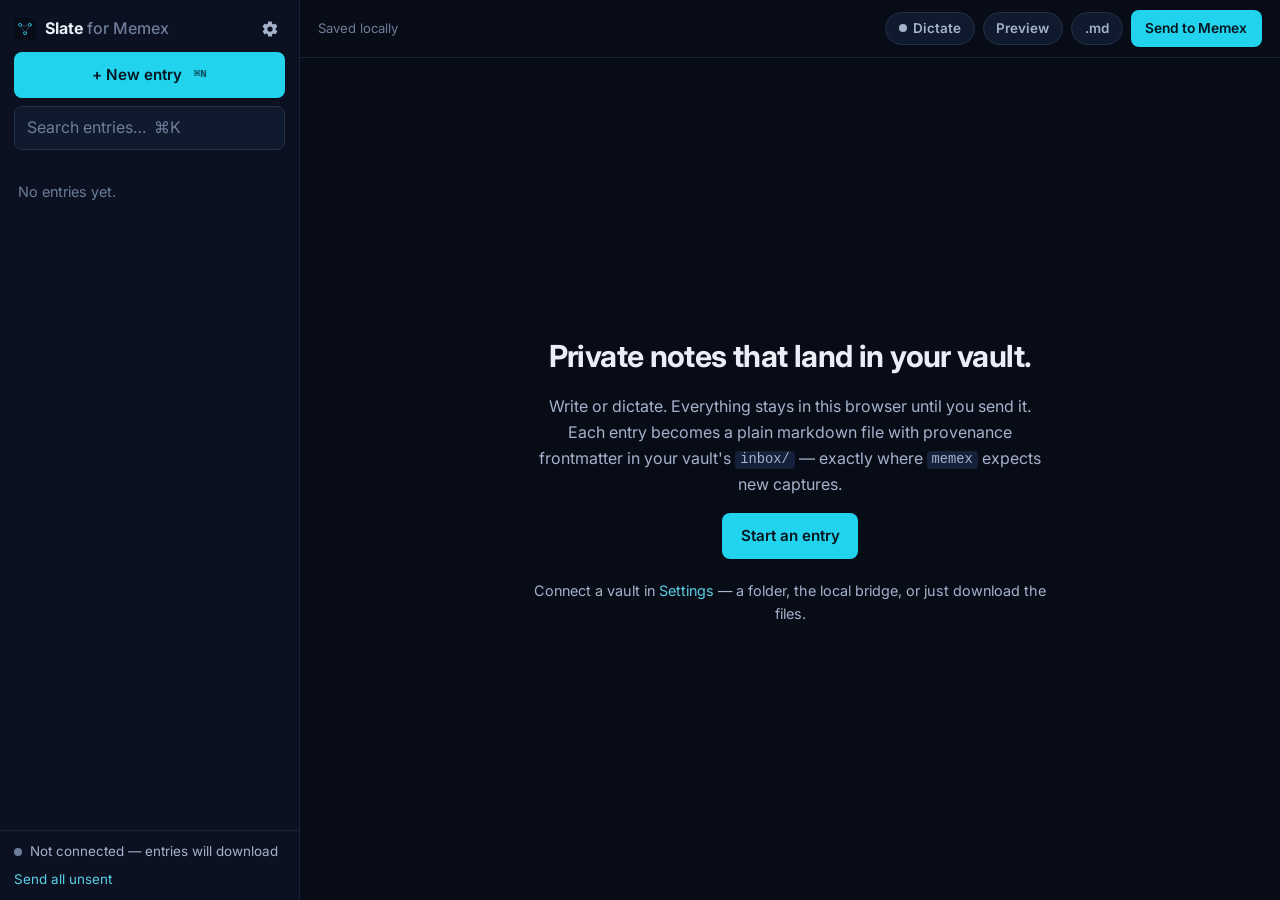
==== notes/index.html @ 99856595 "feat(notes): Slate for Memex — local-first notes app that files entries into the vault inbox A Slate" ====
<!DOCTYPE html>
<html lang="en">
<head>
  <meta charset="utf-8" />
  <meta name="viewport" content="width=device-width, initial-scale=1, viewport-fit=cover" />

  <title>Slate for Memex — private notes that land in your vault</title>
  <meta name="description" content="A private, local-first notes and journal app for Memex. Write or dictate; every entry is a markdown file with provenance frontmatter that lands in your vault's inbox/. No account, no server, no analytics." />
  <meta name="theme-color" content="#080c17" />
  <meta name="robots" content="noindex" />

  <link rel="preconnect" href="https://fonts.googleapis.com" />
  <link rel="preconnect" href="https://fonts.gstatic.com" crossorigin />
  <link href="https://fonts.googleapis.com/css2?family=Inter:wght@400;500;600;700&display=swap" rel="stylesheet" />

  <link rel="icon" type="image/svg+xml" href="../assets/favicon.svg" />
  <link rel="apple-touch-icon" href="../assets/favicon.svg" />
  <link rel="manifest" href="./manifest.webmanifest" />
  <meta name="apple-mobile-web-app-capable" content="yes" />
  <meta name="apple-mobile-web-app-status-bar-style" content="black-translucent" />
  <meta name="apple-mobile-web-app-title" content="Slate" />

  <link rel="stylesheet" href="./notes.css" />
</head>
<body>
  <a class="skip-link" href="#editor-body">Skip to editor</a>

  <div class="app" id="app">

    <!-- ================= SIDEBAR ================= -->
    <aside class="sidebar" id="sidebar" aria-label="Entries">
      <div class="sidebar-top">
        <a class="brand" href="../index.html" aria-label="MemexLab — home">
          <img src="../assets/favicon.svg" alt="" width="22" height="22" aria-hidden="true" />
          <span class="brand-name">Slate <span class="brand-for">for Memex</span></span>
        </a>
        <button class="icon-btn" id="btn-settings" type="button" title="Settings (⌘,)" aria-label="Settings">
          <svg viewBox="0 0 24 24" width="18" height="18" aria-hidden="true"><path fill="currentColor" d="M19.4 13a7.6 7.6 0 0 0 .1-1 7.6 7.6 0 0 0-.1-1l2.1-1.7a.5.5 0 0 0 .1-.6l-2-3.5a.5.5 0 0 0-.6-.2l-2.5 1a7.3 7.3 0 0 0-1.7-1l-.4-2.6a.5.5 0 0 0-.5-.4h-4a.5.5 0 0 0-.5.4l-.4 2.6a7.3 7.3 0 0 0-1.7 1l-2.5-1a.5.5 0 0 0-.6.2l-2 3.5a.5.5 0 0 0 .1.6L4.5 11a7.6 7.6 0 0 0-.1 1 7.6 7.6 0 0 0 .1 1l-2.1 1.7a.5.5 0 0 0-.1.6l2 3.5a.5.5 0 0 0 .6.2l2.5-1a7.3 7.3 0 0 0 1.7 1l.4 2.6a.5.5 0 0 0 .5.4h4a.5.5 0 0 0 .5-.4l.4-2.6a7.3 7.3 0 0 0 1.7-1l2.5 1a.5.5 0 0 0 .6-.2l2-3.5a.5.5 0 0 0-.1-.6ZM12 15.5A3.5 3.5 0 1 1 12 8.5a3.5 3.5 0 0 1 0 7Z"/></svg>
        </button>
      </div>

      <div class="sidebar-actions">
        <button class="btn btn--primary btn--block" id="btn-new" type="button">+ New entry <kbd>⌘N</kbd></button>
        <input class="search" id="search" type="search" placeholder="Search entries…  ⌘K" aria-label="Search entries" autocomplete="off" />
      </div>

      <nav class="entries" id="entries" aria-label="Entry list"></nav>

      <div class="sidebar-foot">
        <div class="vault-status" id="vault-status" aria-live="polite">
          <span class="dot" id="vault-dot"></span>
          <span id="vault-text">Not connected to a vault</span>
        </div>
        <button class="link-btn" id="btn-send-all" type="button">Send all unsent</button>
      </div>
    </aside>

    <!-- ================= EDITOR ================= -->
    <main class="editor" id="editor">
      <div class="editor-bar">
        <button class="icon-btn only-mobile" id="btn-menu" type="button" aria-label="Show entries" title="Entries">
          <svg viewBox="0 0 24 24" width="20" height="20" aria-hidden="true"><path fill="currentColor" d="M3 6h18v2H3zm0 5h18v2H3zm0 5h18v2H3z"/></svg>
        </button>
        <span class="save-state" id="save-state" aria-live="polite">Saved locally</span>
        <span class="spacer"></span>
        <button class="chip" id="btn-dictate" type="button" title="Dictate (on-device where your browser supports it)" hidden>
          <span class="rec-dot" aria-hidden="true"></span> Dictate
        </button>
        <button class="chip" id="btn-preview" type="button" aria-pressed="false" title="Toggle markdown preview (⌘/)">Preview</button>
        <button class="chip" id="btn-download" type="button" title="Download this entry as .md">.md</button>
        <button class="btn btn--primary btn--sm" id="btn-send" type="button" title="Send to Memex (⌘⏎)">Send to Memex</button>
      </div>

      <div class="empty" id="empty" hidden>
        <h1>Private notes that land in your vault.</h1>
        <p>Write or dictate. Everything stays in this browser until you send it. Each entry becomes a plain markdown file with provenance frontmatter in your vault's <code>inbox/</code> — exactly where <code>memex</code> expects new captures.</p>
        <button class="btn btn--primary" id="btn-new-2" type="button">Start an entry</button>
        <p class="hint">Connect a vault in <button class="link-btn" id="btn-settings-2" type="button">Settings</button> — a folder, the local bridge, or just download the files.</p>
      </div>

      <div class="editor-body" id="editor-body-wrap">
        <input class="title" id="title" type="text" placeholder="Title" aria-label="Title" autocomplete="off" />
        <div class="meta-row">
          <input class="meta" id="tags" type="text" placeholder="tags: idea, meeting, book" aria-label="Tags, comma separated" autocomplete="off" />
          <input class="meta" id="sources" type="text" placeholder="sources: https://… , [[slug]]" aria-label="Sources, comma separated" autocomplete="off" />
        </div>
        <textarea class="body" id="editor-body" placeholder="Write in markdown. [[wikilinks]] resolve inside the vault." aria-label="Entry body" spellcheck="true"></textarea>
        <article class="preview" id="preview" hidden></article>
        <div class="sent-line" id="sent-line" hidden></div>
      </div>
    </main>
  </div>

  <!-- ================= SETTINGS ================= -->
  <div class="modal" id="settings" hidden role="dialog" aria-modal="true" aria-labelledby="settings-title">
    <div class="modal-card">
      <div class="modal-head">
        <h2 id="settings-title">Settings</h2>
        <button class="icon-btn" id="btn-settings-close" type="button" aria-label="Close">✕</button>
      </div>

      <section class="set">
        <h3>Where entries go</h3>
        <p class="muted">A sent entry is written to <code>&lt;vault&gt;/inbox/&lt;slug&gt;-&lt;timestamp&gt;.md</code> (or the <code>write_dir</code> in your vault's <code>governance.yml</code>), with the same provenance frontmatter as <code>memex</code> and <code>memexlab-mcp</code>, and logged to <code>.memexlab/log.jsonl</code>.</p>

        <label class="radio"><input type="radio" name="method" value="auto" /> <span><strong>Auto</strong> — bridge if running, else the connected folder, else download</span></label>

        <label class="radio"><input type="radio" name="method" value="vault" /> <span><strong>Vault folder</strong> — write straight into the folder (Chrome, Edge, Brave, Arc)</span></label>
        <div class="indent">
          <div class="row">
            <button class="btn btn--ghost btn--sm" id="btn-pick-vault" type="button">Choose vault folder…</button>
            <button class="btn btn--ghost btn--sm" id="btn-forget-vault" type="button" hidden>Forget</button>
            <span class="muted" id="vault-name"></span>
          </div>
          <p class="muted small" id="fs-unsupported" hidden>This browser can't write to folders (Safari, Firefox, iOS). Use the bridge or downloads.</p>
        </div>

        <label class="radio"><input type="radio" name="method" value="bridge" /> <span><strong>Local bridge</strong> — <code>bridge.py</code> running on your Mac (works in every browser, can run <code>memex reindex</code>)</span></label>
        <div class="indent">
          <div class="row">
            <input class="meta" id="bridge-url" type="url" placeholder="http://127.0.0.1:7357" aria-label="Bridge URL" />
            <button class="btn btn--ghost btn--sm" id="btn-probe" type="button">Test</button>
            <span class="muted" id="bridge-state"></span>
          </div>
          <label class="check"><input type="checkbox" id="reindex" /> <span>Run <code>memex reindex</code> after each send (bridge started with <code>--reindex</code>)</span></label>
          <details class="muted small">
            <summary>How to start the bridge</summary>
<pre><code>curl -O https://memexlab.xyz/notes/bridge.py
python3 bridge.py --vault "~/path/to/your/vault" --reindex
# app + bridge at http://127.0.0.1:7357 — Safari and iPhone (same Wi-Fi, --host 0.0.0.0) included</code></pre>
          </details>
        </div>

        <label class="radio"><input type="radio" name="method" value="download" /> <span><strong>Download</strong> — save the .md file yourself, drop it into <code>inbox/</code></span></label>
      </section>

      <section class="set">
        <h3>Writing</h3>
        <label class="field">Dictation language
          <select id="lang">
            <option value="">Browser default</option>
            <option value="tr-TR">Türkçe</option>
            <option value="en-US">English (US)</option>
            <option value="en-GB">English (UK)</option>
            <option value="de-DE">Deutsch</option>
            <option value="fr-FR">Français</option>
          </select>
        </label>
        <label class="field">Default tags for new entries
          <input class="meta" id="default-tags" type="text" placeholder="journal" autocomplete="off" />
        </label>
        <label class="field">Captured by (frontmatter <code>captured_by</code>)
          <input class="meta" id="agent" type="text" placeholder="slate" autocomplete="off" />
        </label>
      </section>

      <section class="set">
        <h3>Your data</h3>
        <p class="muted">Entries live only in this browser's storage. Export regularly if you don't send them.</p>
        <div class="row">
          <button class="btn btn--ghost btn--sm" id="btn-export" type="button">Export all (JSON)</button>
          <button class="btn btn--ghost btn--sm" id="btn-import" type="button">Import JSON…</button>
          <input id="import-file" type="file" accept="application/json,.json" hidden />
          <button class="btn btn--ghost btn--sm danger" id="btn-wipe" type="button">Delete everything</button>
        </div>
        <p class="muted small" id="storage-info"></p>
      </section>

      <p class="muted small">No account. No server. No analytics. The only network call this page can make is to a bridge you run yourself. <a href="https://github.com/btekmen/memexlab" rel="noopener noreferrer" target="_blank">Source</a></p>
    </div>
  </div>

  <div class="toast" id="toast" role="status" aria-live="polite" hidden></div>

  <script src="./notes.js"></script>
</body>
</html>
---- notes/notes.css ----
/* Slate for Memex — app styles. Same tokens as the site (styles.css), standalone sheet. */
:root {
  --bg: #080c17; --bg-alt: #0b1120; --panel: #101a2e; --panel-2: #15213a;
  --border: #233149; --border-soft: #18233a;
  --text: #e9eef7; --text-soft: #a4b2cb; --text-dim: #6c7d99;
  --accent: #22d3ee; --accent-dim: #0e7490; --link: #5ccfe6; --good: #5fd0a0; --warn: #f5b454; --bad: #f08080;
  --radius: 12px; --radius-sm: 8px;
  --font-sans: "Inter", -apple-system, BlinkMacSystemFont, "Segoe UI", Roboto, Helvetica, Arial, sans-serif;
  --font-mono: ui-monospace, SFMono-Regular, "SF Mono", Menlo, Consolas, "Liberation Mono", monospace;
  --sidebar-w: 300px;
}

*, *::before, *::after { box-sizing: border-box; }
html, body { height: 100%; }
body {
  margin: 0; background: var(--bg); color: var(--text);
  font-family: var(--font-sans); font-size: 16px; line-height: 1.6;
  -webkit-font-smoothing: antialiased; overscroll-behavior: none;
}
a { color: var(--link); text-decoration: none; }
a:hover { text-decoration: underline; }
code, kbd, pre { font-family: var(--font-mono); font-size: 0.86em; }
code { background: var(--panel-2); padding: 0.1em 0.35em; border-radius: 4px; }
pre { background: var(--bg-alt); border: 1px solid var(--border-soft); border-radius: var(--radius-sm); padding: 0.8rem 1rem; overflow: auto; }
pre code { background: none; padding: 0; }
kbd { font-size: 0.72em; opacity: 0.7; margin-left: 0.5em; }
button { font: inherit; color: inherit; cursor: pointer; }
input, textarea, select { font: inherit; color: inherit; }
[hidden] { display: none !important; }
:focus-visible { outline: 2px solid var(--accent); outline-offset: 2px; border-radius: 4px; }
.skip-link { position: absolute; left: -999px; top: 0; z-index: 100; background: var(--accent); color: #051620; padding: 10px 16px; font-weight: 600; }
.skip-link:focus { left: 0; }
.muted { color: var(--text-soft); }
.small { font-size: 0.86rem; }
.spacer { flex: 1; }

/* ---------- layout ---------- */
.app { display: grid; grid-template-columns: var(--sidebar-w) 1fr; height: 100vh; height: 100dvh; }

.sidebar { display: flex; flex-direction: column; min-height: 0; background: var(--bg-alt); border-right: 1px solid var(--border-soft); }
.sidebar-top { display: flex; align-items: center; justify-content: space-between; padding: 14px 14px 8px; padding-top: calc(14px + env(safe-area-inset-top)); }
.brand { display: inline-flex; align-items: center; gap: 9px; color: var(--text); font-weight: 700; }
.brand:hover { text-decoration: none; }
.brand-for { color: var(--text-dim); font-weight: 500; }
.sidebar-actions { display: grid; gap: 8px; padding: 0 14px 10px; }
.search { width: 100%; background: var(--panel); border: 1px solid var(--border); border-radius: var(--radius-sm); padding: 0.5rem 0.75rem; }
.search::placeholder { color: var(--text-dim); }

.entries { flex: 1; overflow-y: auto; padding: 4px 8px 12px; }
.entries .day { font-size: 0.72rem; letter-spacing: 0.08em; text-transform: uppercase; color: var(--text-dim); padding: 12px 8px 4px; }
.entry { display: block; width: 100%; text-align: left; background: transparent; border: 1px solid transparent; border-radius: var(--radius-sm); padding: 8px 10px; margin-bottom: 2px; }
.entry:hover { background: var(--panel); }
.entry.active { background: var(--panel-2); border-color: var(--border); }
.entry .t { display: flex; align-items: center; gap: 6px; font-weight: 600; font-size: 0.95rem; white-space: nowrap; overflow: hidden; text-overflow: ellipsis; }
.entry .t .mark { flex: none; width: 7px; height: 7px; border-radius: 50%; background: var(--warn); }
.entry .t .mark.sent { background: var(--good); }
.entry .t .mark.stale { background: var(--accent); }
.entry .s { color: var(--text-dim); font-size: 0.82rem; white-space: nowrap; overflow: hidden; text-overflow: ellipsis; }
.entries .none { color: var(--text-dim); padding: 16px 10px; font-size: 0.9rem; }

.sidebar-foot { border-top: 1px solid var(--border-soft); padding: 10px 14px; padding-bottom: calc(10px + env(safe-area-inset-bottom)); display: grid; gap: 6px; font-size: 0.84rem; }
.vault-status { display: flex; align-items: center; gap: 8px; color: var(--text-soft); }
.dot { width: 8px; height: 8px; border-radius: 50%; background: var(--text-dim); flex: none; }
.dot.ok { background: var(--good); } .dot.warn { background: var(--warn); } .dot.bad { background: var(--bad); }

/* ---------- editor ---------- */
.editor { display: flex; flex-direction: column; min-width: 0; min-height: 0; }
.editor-bar { display: flex; align-items: center; gap: 8px; padding: 10px 18px; padding-top: calc(10px + env(safe-area-inset-top)); border-bottom: 1px solid var(--border-soft); }
.save-state { color: var(--text-dim); font-size: 0.82rem; }
.chip { background: var(--panel); border: 1px solid var(--border); border-radius: 999px; padding: 0.3rem 0.8rem; font-size: 0.84rem; font-weight: 600; color: var(--text-soft); display: inline-flex; align-items: center; gap: 6px; }
.chip:hover, .chip[aria-pressed="true"] { border-color: var(--accent); color: var(--accent); }
.chip.recording { border-color: var(--bad); color: var(--bad); }
.rec-dot { width: 8px; height: 8px; border-radius: 50%; background: currentColor; }
.chip.recording .rec-dot { animation: pulse 1s infinite; }
@keyframes pulse { 50% { opacity: 0.2; } }

.editor-body { flex: 1; display: flex; flex-direction: column; min-height: 0; max-width: 820px; width: 100%; margin: 0 auto; padding: 18px 24px 0; }
.title { background: none; border: 0; font-size: 1.6rem; font-weight: 700; letter-spacing: -0.02em; padding: 4px 0; width: 100%; }
.title::placeholder, .meta::placeholder, .body::placeholder { color: var(--text-dim); }
.meta-row { display: grid; grid-template-columns: 1fr 1fr; gap: 10px; margin: 4px 0 10px; }
.meta { background: var(--panel); border: 1px solid var(--border-soft); border-radius: var(--radius-sm); padding: 0.4rem 0.7rem; font-size: 0.88rem; width: 100%; min-width: 0; }
.body { flex: 1; resize: none; background: none; border: 0; padding: 6px 0 24px; line-height: 1.7; font-size: 1.02rem; min-height: 40vh; }
.preview { flex: 1; overflow-y: auto; padding: 6px 0 24px; line-height: 1.7; }
.preview h1, .preview h2, .preview h3 { line-height: 1.2; margin: 1.2em 0 0.5em; letter-spacing: -0.02em; }
.preview h1 { font-size: 1.6rem; } .preview h2 { font-size: 1.3rem; } .preview h3 { font-size: 1.1rem; }
.preview p, .preview ul, .preview ol, .preview blockquote, .preview pre { margin: 0 0 1em; }
.preview blockquote { border-left: 3px solid var(--accent-dim); margin-left: 0; padding-left: 1rem; color: var(--text-soft); }
.preview .wikilink { color: var(--accent); background: rgba(34,211,238,0.08); padding: 0 0.25em; border-radius: 4px; }
.preview input[type="checkbox"] { margin-right: 0.5em; }
.sent-line { border-top: 1px solid var(--border-soft); color: var(--text-dim); font-size: 0.8rem; padding: 8px 0 12px; padding-bottom: calc(12px + env(safe-area-inset-bottom)); }
.sent-line code { font-size: 0.78rem; }

.empty { max-width: 560px; margin: auto; padding: 40px 24px; text-align: center; }
.empty h1 { font-size: 1.9rem; letter-spacing: -0.02em; line-height: 1.15; }
.empty p { color: var(--text-soft); }
.empty .hint { font-size: 0.9rem; margin-top: 1.2rem; }

/* ---------- buttons ---------- */
.btn { display: inline-flex; align-items: center; justify-content: center; gap: 6px; padding: 0.62rem 1.1rem; border-radius: var(--radius-sm); font-weight: 600; font-size: 0.95rem; border: 1px solid transparent; transition: background-color .15s, border-color .15s, color .15s; }
.btn--primary { background: var(--accent); color: #051620; }
.btn--primary:hover { background: #67e8f9; }
.btn--primary:disabled { opacity: 0.6; cursor: progress; }
.btn--ghost { border-color: var(--border); color: var(--text); background: transparent; }
.btn--ghost:hover { border-color: var(--accent); color: var(--accent); }
.btn--ghost.danger:hover { border-color: var(--bad); color: var(--bad); }
.btn--sm { padding: 0.4rem 0.85rem; font-size: 0.86rem; }
.btn--block { width: 100%; }
.icon-btn { background: transparent; border: 0; color: var(--text-soft); padding: 6px; border-radius: var(--radius-sm); display: inline-flex; }
.icon-btn:hover { color: var(--accent); background: var(--panel); }
.link-btn { background: none; border: 0; color: var(--link); padding: 0; text-align: left; }
.link-btn:hover { text-decoration: underline; }
.only-mobile { display: none; }

/* ---------- settings modal ---------- */
.modal { position: fixed; inset: 0; background: rgba(4, 7, 15, 0.7); display: flex; align-items: flex-start; justify-content: center; overflow-y: auto; padding: 32px 16px; z-index: 50; }
.modal-card { background: var(--bg-alt); border: 1px solid var(--border); border-radius: var(--radius); width: 100%; max-width: 640px; padding: 20px 24px 24px; }
.modal-head { display: flex; align-items: center; justify-content: space-between; }
.modal-head h2 { margin: 0; font-size: 1.25rem; }
.set { border-top: 1px solid var(--border-soft); padding: 16px 0 6px; }
.set h3 { margin: 0 0 6px; font-size: 1rem; }
.set p { margin: 0 0 10px; font-size: 0.92rem; }
.radio, .check { display: flex; gap: 10px; align-items: flex-start; margin: 10px 0 4px; font-size: 0.94rem; }
.radio input, .check input { margin-top: 5px; accent-color: var(--accent); }
.indent { margin: 0 0 8px 26px; }
.row { display: flex; flex-wrap: wrap; align-items: center; gap: 8px; margin: 6px 0; }
.row .meta { flex: 1; min-width: 180px; }
.field { display: grid; gap: 4px; font-size: 0.9rem; color: var(--text-soft); margin: 10px 0; }
.field select { background: var(--panel); border: 1px solid var(--border-soft); border-radius: var(--radius-sm); padding: 0.4rem 0.6rem; }
details summary { cursor: pointer; }

/* ---------- toast ---------- */
.toast { position: fixed; left: 50%; bottom: 24px; transform: translateX(-50%); background: var(--panel-2); border: 1px solid var(--border); color: var(--text); padding: 0.6rem 1rem; border-radius: 999px; font-size: 0.9rem; z-index: 60; max-width: 90vw; box-shadow: 0 10px 30px rgba(0,0,0,0.4); }
.toast.bad { border-color: var(--bad); }

/* ---------- mobile ---------- */
@media (max-width: 760px) {
  .app { grid-template-columns: 1fr; }
  .sidebar { position: fixed; inset: 0; z-index: 40; width: min(86vw, 340px); transform: translateX(-100%); transition: transform .2s ease; box-shadow: 0 0 40px rgba(0,0,0,0.5); }
  .sidebar.open { transform: none; }
  .only-mobile { display: inline-flex; }
  .editor-bar { padding-inline: 12px; flex-wrap: wrap; }
  .editor-body { padding: 14px 16px 0; }
  .meta-row { grid-template-columns: 1fr; }
  .title { font-size: 1.35rem; }
  .body { min-height: 50vh; }
  .chip { padding: 0.3rem 0.6rem; font-size: 0.8rem; }
  .editor-bar { gap: 6px; }
  /* Send becomes a floating action button so the toolbar never wraps. */
  #btn-send { position: fixed; right: 16px; bottom: calc(16px + env(safe-area-inset-bottom)); z-index: 30; padding: 0.7rem 1.1rem; font-size: 0.95rem; border-radius: 999px; box-shadow: 0 10px 30px rgba(0,0,0,0.45); }
  .editor-body { padding-bottom: 72px; }
}
@media (max-width: 420px) {
  .save-state { display: none; }
}
@media (prefers-reduced-motion: reduce) { .sidebar { transition: none; } .rec-dot { animation: none !important; } }
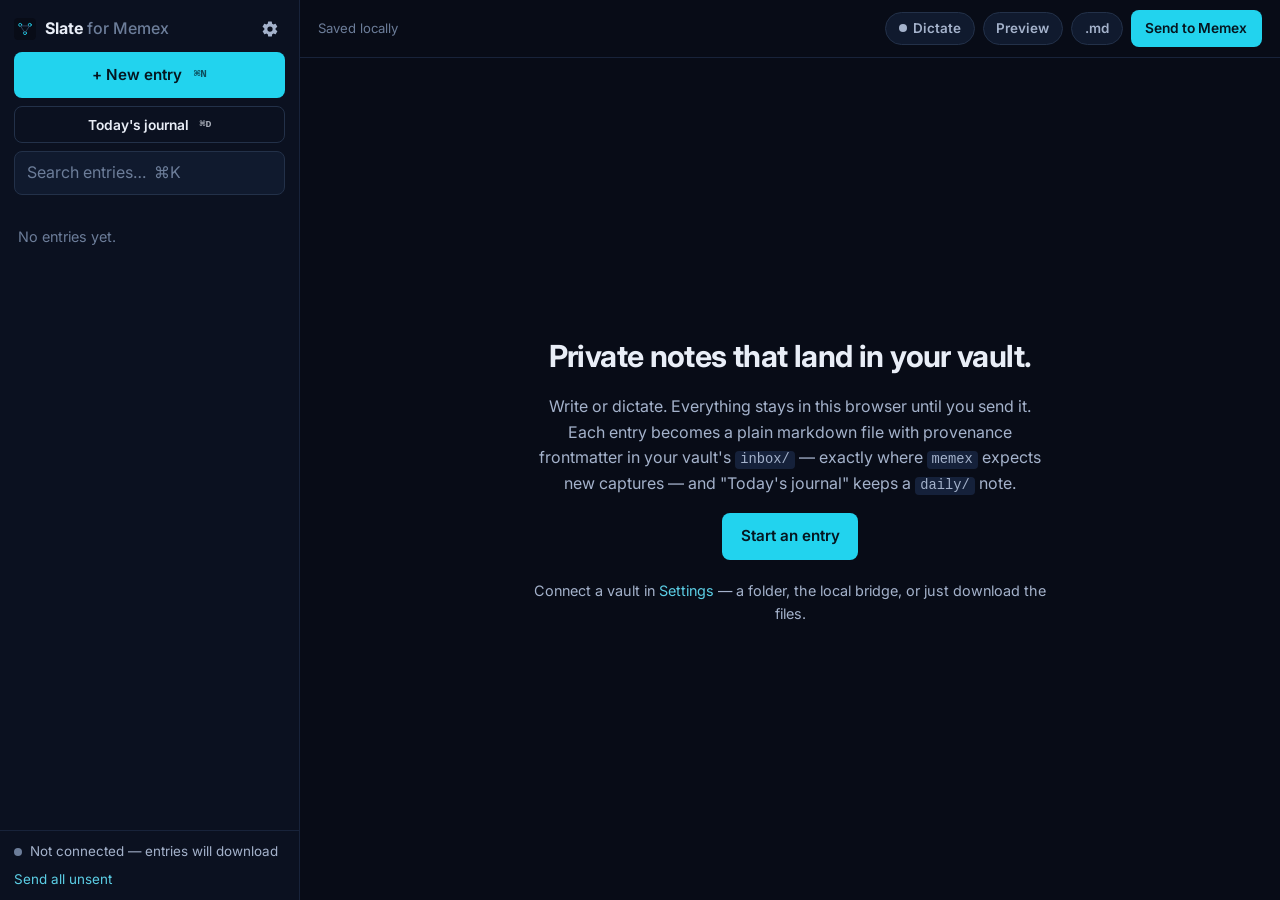
==== commit d8049b58: "feat(notes): align Slate with the engine docs' Capture Anywhere contract and daily-note template Inb" ====
--- a/notes/index.html
+++ b/notes/index.html
@@ -41,6 +41,7 @@
 
       <div class="sidebar-actions">
         <button class="btn btn--primary btn--block" id="btn-new" type="button">+ New entry <kbd>⌘N</kbd></button>
+        <button class="btn btn--ghost btn--block btn--sm" id="btn-daily" type="button" title="Open today's daily/YYYY-MM-DD.md">Today's journal <kbd>⌘D</kbd></button>
         <input class="search" id="search" type="search" placeholder="Search entries…  ⌘K" aria-label="Search entries" autocomplete="off" />
       </div>
 
@@ -73,7 +74,7 @@
 
       <div class="empty" id="empty" hidden>
         <h1>Private notes that land in your vault.</h1>
-        <p>Write or dictate. Everything stays in this browser until you send it. Each entry becomes a plain markdown file with provenance frontmatter in your vault's <code>inbox/</code> — exactly where <code>memex</code> expects new captures.</p>
+        <p>Write or dictate. Everything stays in this browser until you send it. Each entry becomes a plain markdown file with provenance frontmatter in your vault's <code>inbox/</code> — exactly where <code>memex</code> expects new captures — and "Today's journal" keeps a <code>daily/</code> note.</p>
         <button class="btn btn--primary" id="btn-new-2" type="button">Start an entry</button>
         <p class="hint">Connect a vault in <button class="link-btn" id="btn-settings-2" type="button">Settings</button> — a folder, the local bridge, or just download the files.</p>
       </div>
@@ -101,7 +102,7 @@
 
       <section class="set">
         <h3>Where entries go</h3>
-        <p class="muted">A sent entry is written to <code>&lt;vault&gt;/inbox/&lt;slug&gt;-&lt;timestamp&gt;.md</code> (or the <code>write_dir</code> in your vault's <code>governance.yml</code>), with the same provenance frontmatter as <code>memex</code> and <code>memexlab-mcp</code>, and logged to <code>.memexlab/log.jsonl</code>.</p>
+        <p class="muted">A sent entry is written to <code>&lt;vault&gt;/inbox/</code> (or the <code>write_dir</code> in your vault's <code>governance.yml</code>) with the Capture Anywhere frontmatter (<code>title</code>, <code>status: inbox</code>, <code>captured_via</code>, <code>source_url</code>) plus <code>captured_at</code>, <code>sources</code>, <code>tags</code>, and logged to <code>.memexlab/log.jsonl</code>. "Today's journal" writes <code>daily/YYYY-MM-DD.md</code> from the daily-note template.</p>
 
         <label class="radio"><input type="radio" name="method" value="auto" /> <span><strong>Auto</strong> — bridge if running, else the connected folder, else download</span></label>
 
@@ -149,7 +150,13 @@
         <label class="field">Default tags for new entries
           <input class="meta" id="default-tags" type="text" placeholder="journal" autocomplete="off" />
         </label>
-        <label class="field">Captured by (frontmatter <code>captured_by</code>)
+        <label class="field">Inbox filename
+          <select id="naming">
+            <option value="date">2026-03-17-11-47-short-description.md (docs convention)</option>
+            <option value="slug">short-description-20260317T114700Z.md (memex-cli / mcp)</option>
+          </select>
+        </label>
+        <label class="field">Frontmatter <code>captured_via</code>
           <input class="meta" id="agent" type="text" placeholder="slate" autocomplete="off" />
         </label>
       </section>
--- a/notes/notes.css
+++ b/notes/notes.css
@@ -55,6 +55,8 @@
 .entry .t .mark { flex: none; width: 7px; height: 7px; border-radius: 50%; background: var(--warn); }
 .entry .t .mark.sent { background: var(--good); }
 .entry .t .mark.stale { background: var(--accent); }
+.entry .t .kind { flex: none; font-size: 0.68rem; font-weight: 600; letter-spacing: 0.06em; text-transform: uppercase; color: var(--accent); border: 1px solid var(--accent-dim); border-radius: 999px; padding: 0 6px; }
+.title[readonly] { color: var(--text-soft); }
 .entry .s { color: var(--text-dim); font-size: 0.82rem; white-space: nowrap; overflow: hidden; text-overflow: ellipsis; }
 .entries .none { color: var(--text-dim); padding: 16px 10px; font-size: 0.9rem; }
 
